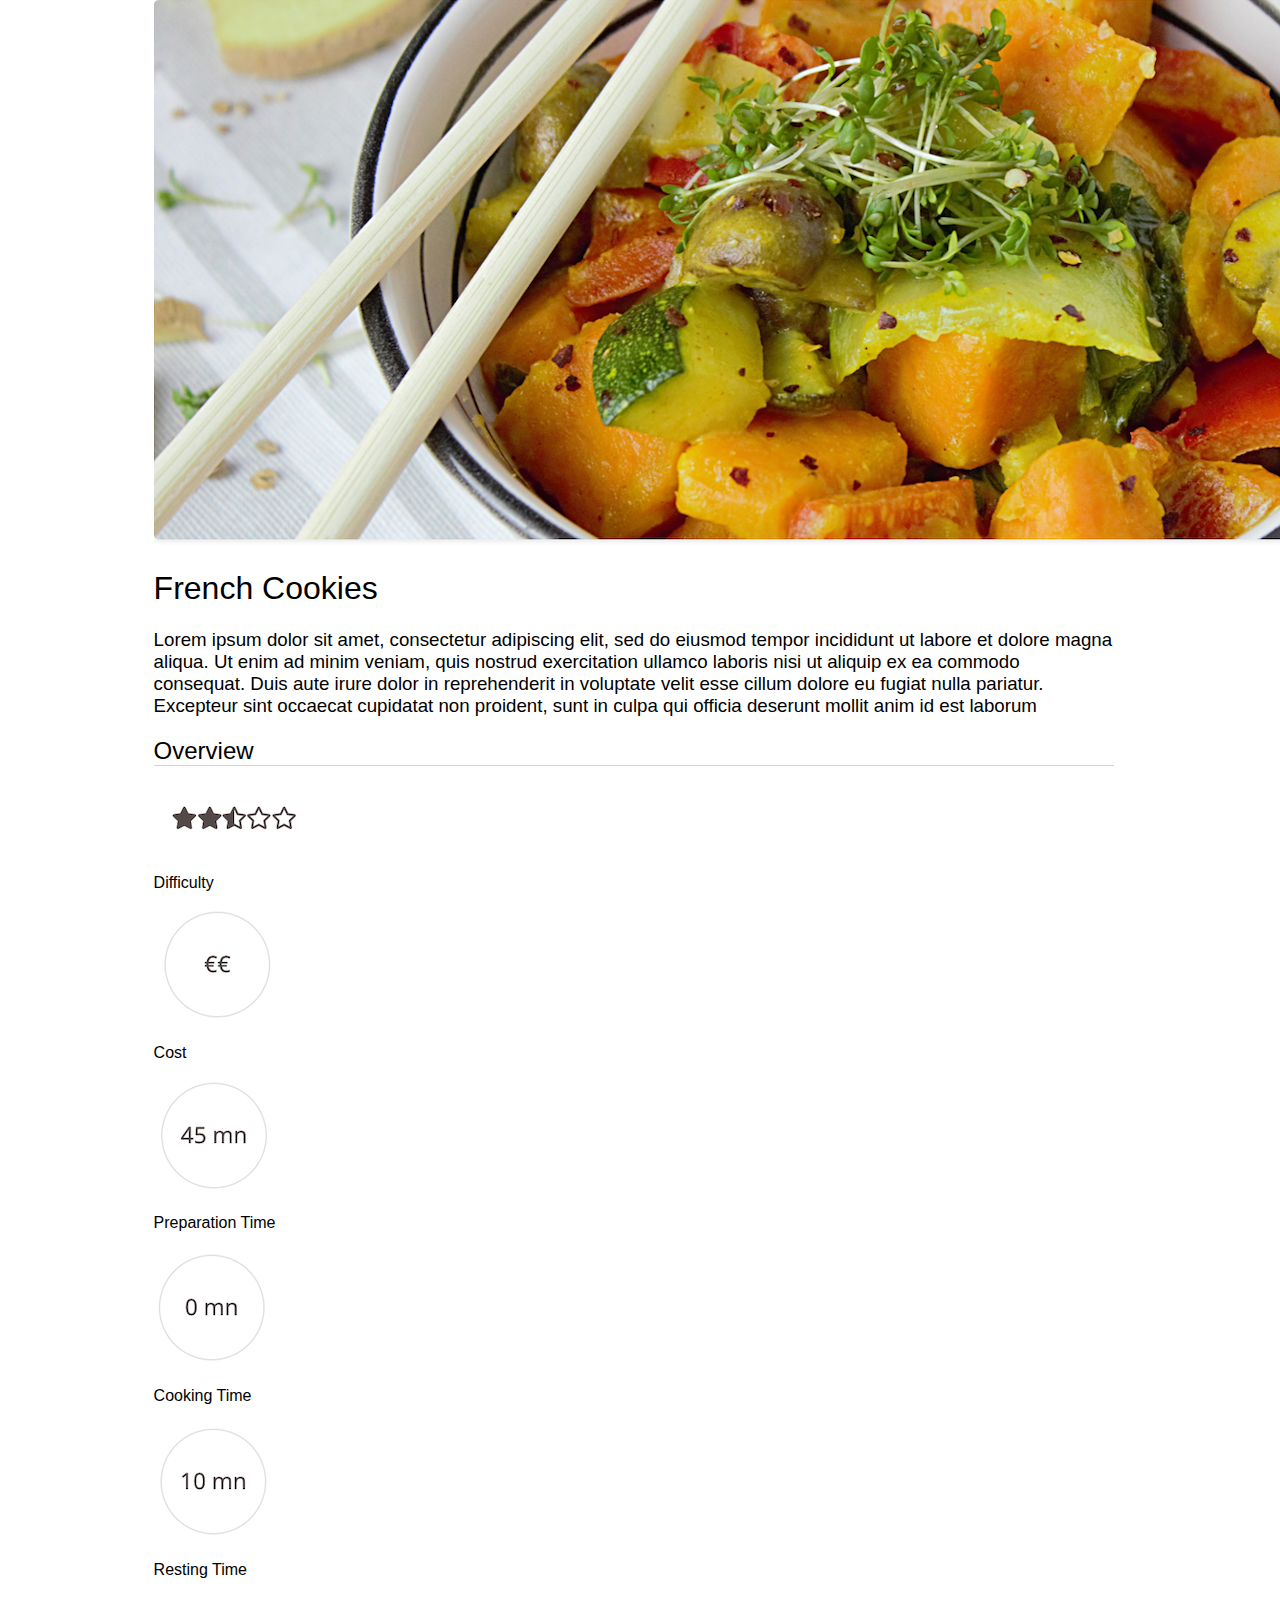
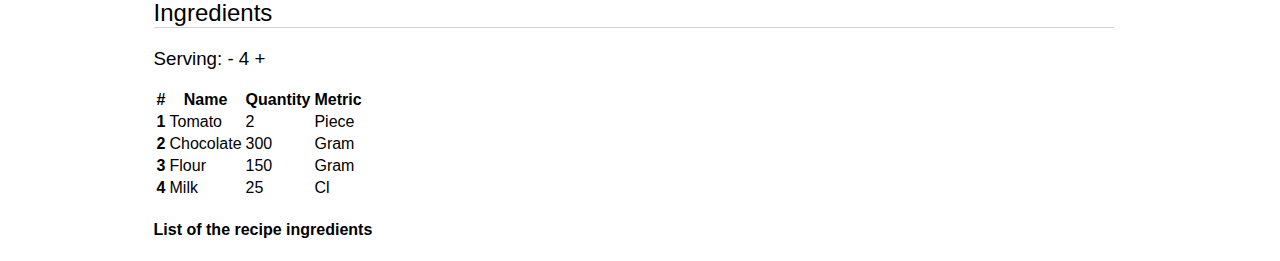
==== Index.html @ f922c757 "Add files via upload" ====
<!DOCTYPE html>
<html>
<head>
    <meta charset='utf-8'>
    <meta http-equiv='X-UA-Compatible' content='IE=edge'>
    <title>French cookies</title>
    <meta name='viewport' content='width=device-width, initial-scale=1'>
    <link rel='stylesheet' type='text/css' media='screen' href='styles.css'>
    <script src='main.js'></script>
</head>
<body>
    <header>
        <img src="header.png" alt="a picture of food">
    </header>
    <div id="Title"> <!--where the recipe title and description go-->
        <h1>French Cookies</h1>
        <h3>Lorem ipsum dolor sit amet, consectetur adipiscing elit, sed do eiusmod tempor incididunt ut labore et dolore magna aliqua. Ut enim ad minim veniam, quis nostrud exercitation ullamco laboris nisi ut aliquip ex ea commodo consequat. Duis aute irure dolor in reprehenderit in voluptate velit esse cillum dolore eu fugiat nulla pariatur. Excepteur sint occaecat cupidatat non proident, sunt in culpa qui officia deserunt mollit anim id est laborum</H3>
    </div>
    <div id="Overview"><!--Difficulty and cost-->
        <h2>Overview</h2>
        <div id="bloc">
            <img src="2etoilesEtDemi.png" alt="two stars and a half">
            <p>Difficulty</p>
        </div>
        <div id="bloc">
            <img src="2euros.png" alt="not very costly">
            <p>Cost</p>
        </div>
        <div id="bloc">
            <img src="45min.png" alt="45 minutes">
            <p>Preparation Time</p>
        </div>
        <div id="bloc">
            <img src="0min.png" alt="0 minute">
            <p>Cooking Time</p>
        </div>
        <div id="bloc">
            <img src="10min.png" alt="10 minutes">
            <p>Resting Time</p>
        </div>
    </div>
    <div id="Ingredients"><!--list of the ingredients-->
        <h2>Ingredients</h2>
        <h3>Serving: - 4 +</h3>
            <table>
                <tr>
                    <th>#</th>
                    <th>Name</th>
                    <th>Quantity</th>
                    <th>Metric</th>
                </tr>
                <tr>
                    <th>1</th>
                    <td>Tomato</td>
                    <td>2</td>
                    <td>Piece</td>
                </tr>
                <tr>
                    <th>2</th>
                    <td>Chocolate</td>
                    <td>300</td>
                    <td>Gram</td>
                </tr>
                <tr>
                    <th>3</th>
                    <td>Flour</td>
                    <td>150</td>
                    <td>Gram</td>
                </tr>
                <tr>
                    <th>4</th>
                    <td>Milk</td>
                    <td>25</td>
                    <td>Cl</td>
                </tr>
            </table>
    </div>
    <footer>
        <h4>List of the recipe ingredients</h4>
    </footer>
</body>
</html>
---- styles.css ----
body {
    font-family: 'Gill Sans', 'Gill Sans MT', Calibri, 'Trebuchet MS', sans-serif;
    width: 75%;
    margin: 0 11% 0 12%;
}

h1 {
    font-size: 600;
    font-weight: 400;
}
h3 {
    font-size: 300;
    font-weight: 200;
}
h2 {
    font-size: 500;
    font-weight: 400;
    border-bottom: 1px solid lightgrey;
}
p {
    font-size: 200;
    font-weight: 200;
}
table {
    font-size: 200;
    font-weight: 200;
}

#block {
    display: flex;
    width: 20%;
}
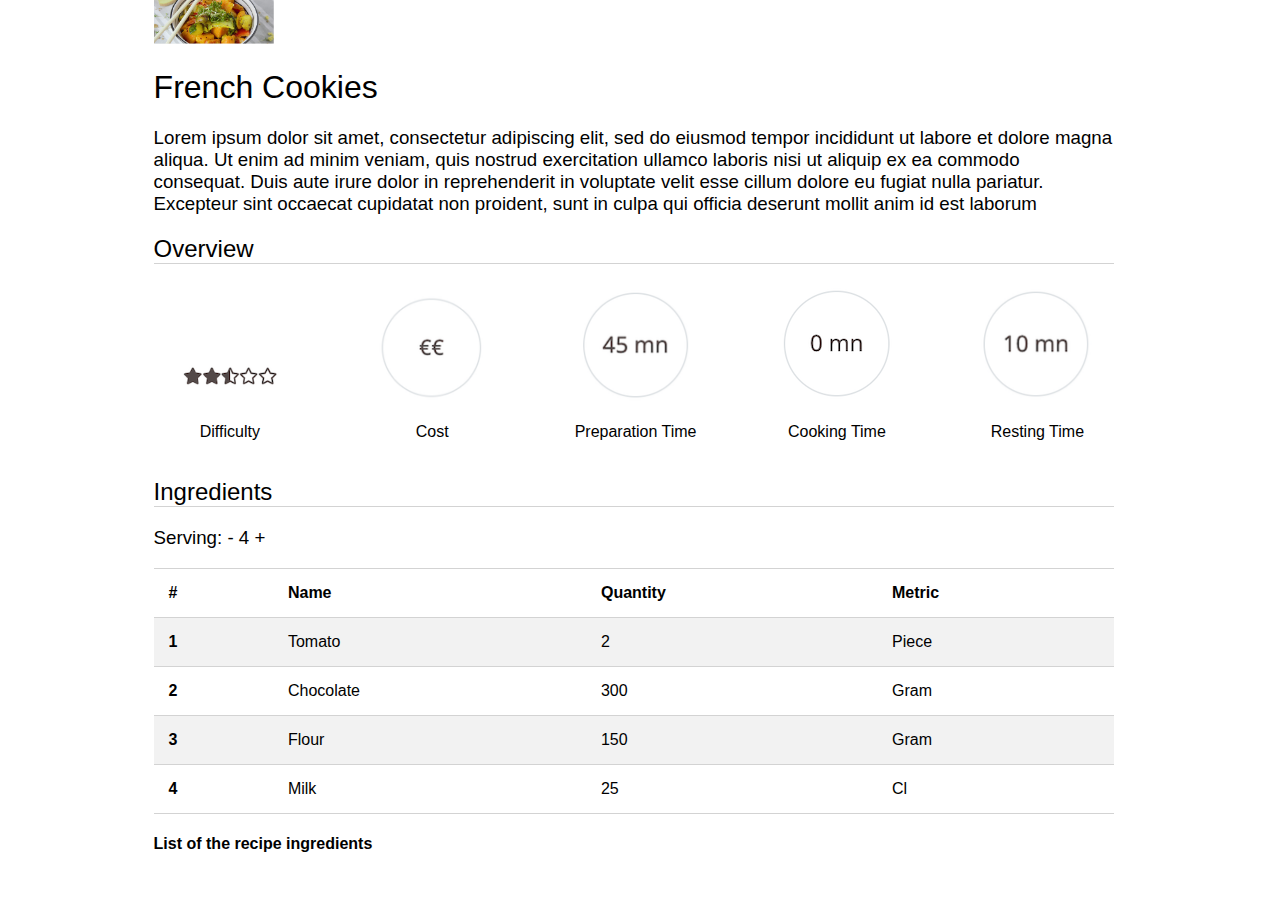
==== commit 3998ba62: "final" ====
--- a/Index.html
+++ b/Index.html
@@ -12,34 +12,36 @@
     <header>
         <img src="header.png" alt="a picture of food">
     </header>
-    <div id="Title"> <!--where the recipe title and description go-->
+    <section id="Title"> <!--where the recipe title and description go-->
         <h1>French Cookies</h1>
         <h3>Lorem ipsum dolor sit amet, consectetur adipiscing elit, sed do eiusmod tempor incididunt ut labore et dolore magna aliqua. Ut enim ad minim veniam, quis nostrud exercitation ullamco laboris nisi ut aliquip ex ea commodo consequat. Duis aute irure dolor in reprehenderit in voluptate velit esse cillum dolore eu fugiat nulla pariatur. Excepteur sint occaecat cupidatat non proident, sunt in culpa qui officia deserunt mollit anim id est laborum</H3>
-    </div>
-    <div id="Overview"><!--Difficulty and cost-->
+    </section>
+    <section><!--Difficulty and cost-->
         <h2>Overview</h2>
-        <div id="bloc">
+        <div class="grid-container">
+        <div class="grid-item">
             <img src="2etoilesEtDemi.png" alt="two stars and a half">
             <p>Difficulty</p>
         </div>
-        <div id="bloc">
+        <div class="grid-item">
             <img src="2euros.png" alt="not very costly">
             <p>Cost</p>
         </div>
-        <div id="bloc">
+        <div class="grid-item">
             <img src="45min.png" alt="45 minutes">
             <p>Preparation Time</p>
         </div>
-        <div id="bloc">
+        <div class="grid-item">
             <img src="0min.png" alt="0 minute">
             <p>Cooking Time</p>
         </div>
-        <div id="bloc">
+        <div class="grid-item">
             <img src="10min.png" alt="10 minutes">
             <p>Resting Time</p>
         </div>
     </div>
-    <div id="Ingredients"><!--list of the ingredients-->
+    </section>
+    <section id="Ingredients"><!--list of the ingredients-->
         <h2>Ingredients</h2>
         <h3>Serving: - 4 +</h3>
             <table>
@@ -74,7 +76,7 @@
                     <td>Cl</td>
                 </tr>
             </table>
-    </div>
+    </section>
     <footer>
         <h4>List of the recipe ingredients</h4>
     </footer>
--- a/styles.css
+++ b/styles.css
@@ -24,9 +24,36 @@
 table {
     font-size: 200;
     font-weight: 200;
+    width: 100%;
+    border-collapse: collapse;
 }
-
-#block {
-    display: flex;
-    width: 20%;
+.grid-container {
+    display: grid;
+    grid-template-columns: auto auto auto auto auto;
+    grid-column-gap: 50px;
+}
+.grid-item {
+    text-align: center;
+    vertical-align: bottom;
+    margin-top: auto;
+    margin-bottom: 1px;
+}
+img {
+    max-width: 120px;
+    min-width: 40px;
+   
+}
+th{
+    text-align: left;
+}
+td {
+    vertical-align: middle;
+}
+tr:nth-child(even) {
+    background-color: #f2f2f2
+}
+th, td {
+    padding: 15px;
+    border-bottom: 1px solid lightgrey;
+    border-top: 1px solid lightgrey;
 }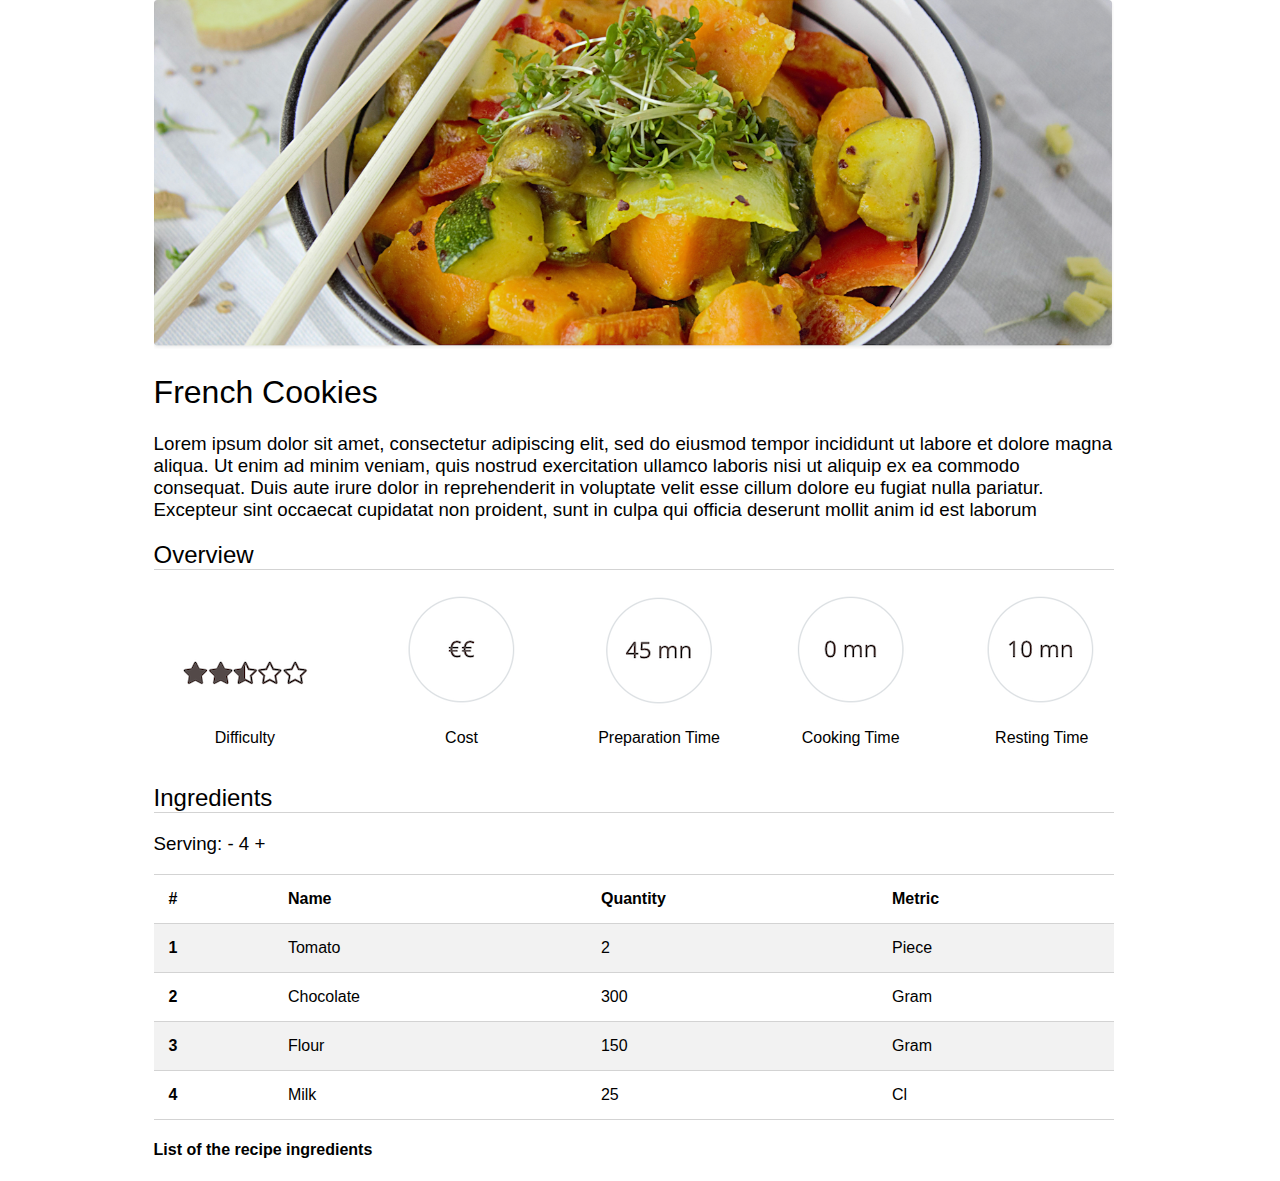
==== commit 924d15c9: "déclaration de la langue" ====
--- a/Index.html
+++ b/Index.html
@@ -1,5 +1,5 @@
 <!DOCTYPE html>
-<html>
+<html lang="en">
 <head>
     <meta charset='utf-8'>
     <meta http-equiv='X-UA-Compatible' content='IE=edge'>
--- a/styles.css
+++ b/styles.css
@@ -1,32 +1,31 @@
+/*les polices et le corps de la page*/
 body {
     font-family: 'Gill Sans', 'Gill Sans MT', Calibri, 'Trebuchet MS', sans-serif;
     width: 75%;
     margin: 0 11% 0 12%;
 }
-
+/*le titre de la recette*/
 h1 {
     font-size: 600;
     font-weight: 400;
 }
+/*la description de la recette*/
 h3 {
     font-size: 300;
     font-weight: 200;
 }
+/*les sous-titres*/
 h2 {
     font-size: 500;
     font-weight: 400;
     border-bottom: 1px solid lightgrey;
 }
+/*texte de base*/
 p {
     font-size: 200;
     font-weight: 200;
 }
-table {
-    font-size: 200;
-    font-weight: 200;
-    width: 100%;
-    border-collapse: collapse;
-}
+/*du grid pour une partie overview propre*/
 .grid-container {
     display: grid;
     grid-template-columns: auto auto auto auto auto;
@@ -38,20 +37,30 @@
     margin-top: auto;
     margin-bottom: 1px;
 }
+/*pour que les images ne cassent pas la mise en page sur petit écran*/
 img {
-    max-width: 120px;
-    min-width: 40px;
-   
+    max-width: 100%;
 }
+/*caracteristiques de base du tableau*/
+table {
+    font-size: 200;
+    font-weight: 200;
+    width: 100%;
+    border-collapse: collapse;
+}
+/*titres des colonnes*/
 th{
     text-align: left;
 }
+/*centrer les textes du tableau verticalement*/
 td {
     vertical-align: middle;
 }
+/*les rayures du tableau*/
 tr:nth-child(even) {
     background-color: #f2f2f2
 }
+/*les bordures horizontales*/
 th, td {
     padding: 15px;
     border-bottom: 1px solid lightgrey;
